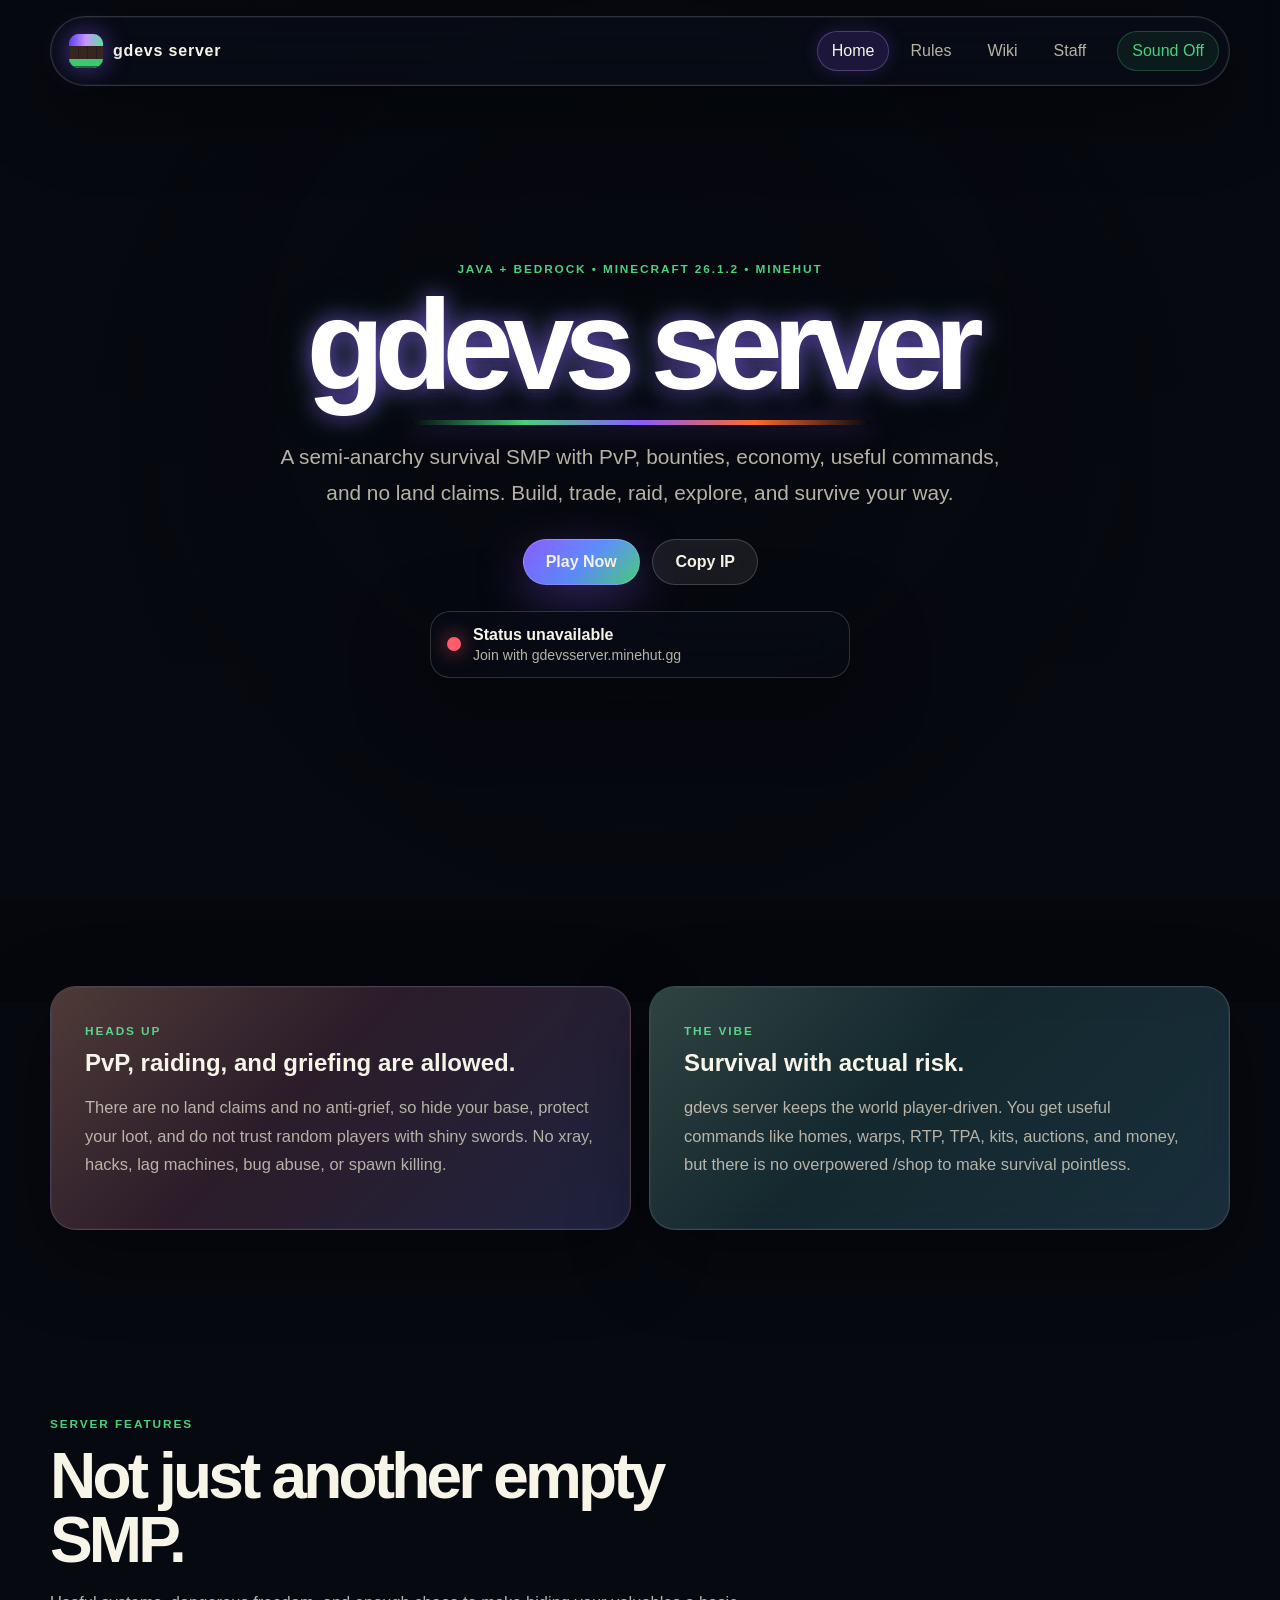
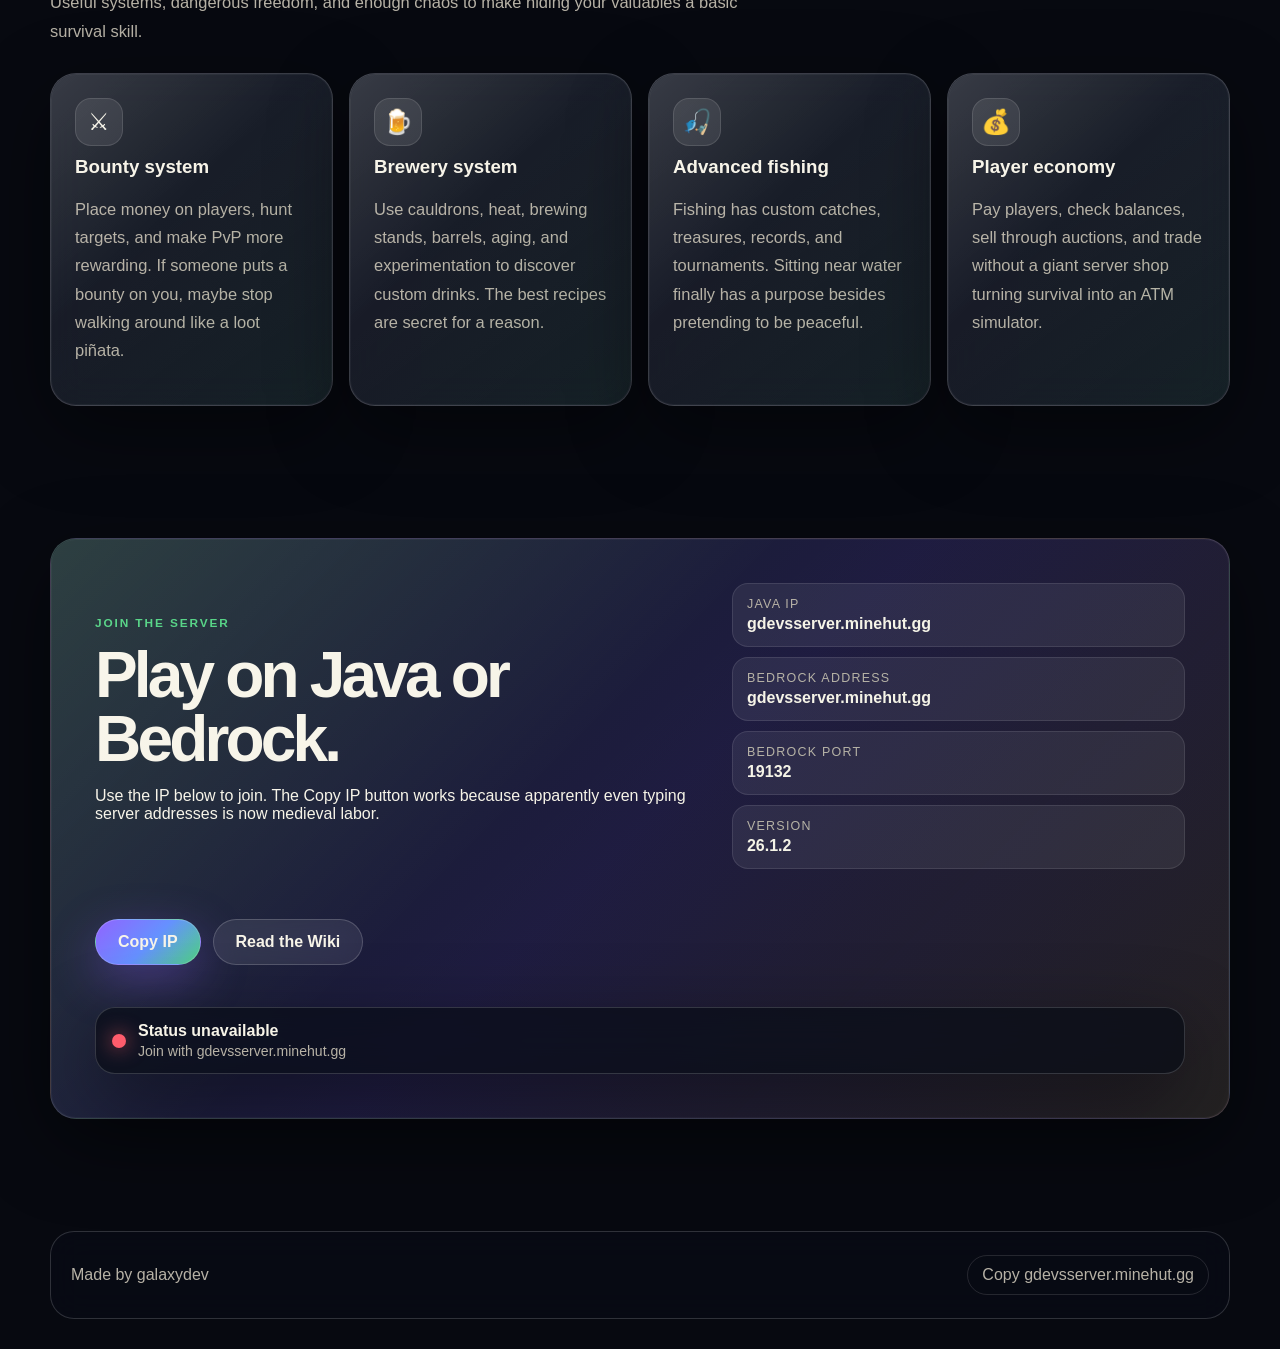
==== index.html @ 05dd550a "Add files via upload" ====
<!DOCTYPE html>
<html lang="en">
<head>
  <meta charset="UTF-8" />
  <meta name="viewport" content="width=device-width, initial-scale=1.0" />
  <meta name="description" content="gdevs server is a semi-anarchy survival SMP with PvP, bounties, economy, Brewery, advanced fishing, and Java + Bedrock support." />
  <title>gdevs server | Semi-Anarchy Survival SMP</title>
  <link rel="icon" href="assets/favicon.svg" type="image/svg+xml" />
  <link rel="stylesheet" href="style.css" />
</head>
<body class="home-page">
  <div class="panorama-scene" aria-hidden="true">
    <div class="panorama-center">
      <div class="skybox">
        <div class="sky-face sky-front"></div>
        <div class="sky-face sky-right"></div>
        <div class="sky-face sky-back"></div>
        <div class="sky-face sky-left"></div>
        <div class="sky-face sky-top"></div>
        <div class="sky-face sky-bottom"></div>
      </div>
    </div>
  </div>
  <div class="site-overlay"></div>

  <header class="nav-shell">
    <a class="brand" href="index.html" aria-label="gdevs server home" data-sound>
      <span class="brand-mark" aria-hidden="true"><span></span></span>
      <span class="brand-text">gdevs server</span>
    </a>
    <button class="nav-toggle" aria-label="Open navigation" data-nav-toggle data-sound>
      <span></span><span></span><span></span>
    </button>
    <nav class="nav-links" data-nav-menu>
      <a class="active" href="index.html" data-sound>Home</a>
      <a href="rules.html" data-sound>Rules</a>
      <a href="docs.html" data-sound>Wiki</a>
      <a href="staff.html" data-sound>Staff</a>
    </nav>
    <button class="sound-toggle" type="button" data-audio-toggle data-sound>Sound Off</button>
  </header>

  <main>
    <section class="hero section-pad">
      <div class="hero-inner">
        <p class="eyebrow">Java + Bedrock • Minecraft 26.1.2 • Minehut</p>
        <h1 class="logo-title">gdevs server</h1>
        <p class="hero-copy">A semi-anarchy survival SMP with PvP, bounties, economy, useful commands, and no land claims. Build, trade, raid, explore, and survive your way.</p>
        <div class="hero-actions">
          <a class="btn btn-primary" href="#join" data-sound>Play Now</a>
          <button class="btn btn-secondary" type="button" data-copy-ip data-sound>Copy IP</button>
        </div>
        <div class="quick-status server-status-card" data-status-card>
          <div class="status-dot" data-status-dot></div>
          <div>
            <strong data-status-title>Checking server...</strong>
            <span data-status-detail>gdevsserver.minehut.gg</span>
          </div>
        </div>
      </div>
    </section>

    <section class="section-pad home-grid-section">
      <div class="content-grid two-col">
        <article class="panel warning-panel">
          <span class="panel-kicker">Heads up</span>
          <h2>PvP, raiding, and griefing are allowed.</h2>
          <p>There are no land claims and no anti-grief, so hide your base, protect your loot, and do not trust random players with shiny swords. No xray, hacks, lag machines, bug abuse, or spawn killing.</p>
        </article>
        <article class="panel glass-panel">
          <span class="panel-kicker">The vibe</span>
          <h2>Survival with actual risk.</h2>
          <p>gdevs server keeps the world player-driven. You get useful commands like homes, warps, RTP, TPA, kits, auctions, and money, but there is no overpowered /shop to make survival pointless.</p>
        </article>
      </div>
    </section>

    <section class="section-pad" id="features">
      <div class="section-heading">
        <span class="eyebrow">Server features</span>
        <h2>Not just another empty SMP.</h2>
        <p>Useful systems, dangerous freedom, and enough chaos to make hiding your valuables a basic survival skill.</p>
      </div>
      <div class="feature-grid">
        <article class="feature-card">
          <span class="feature-icon">⚔</span>
          <h3>Bounty system</h3>
          <p>Place money on players, hunt targets, and make PvP more rewarding. If someone puts a bounty on you, maybe stop walking around like a loot piñata.</p>
        </article>
        <article class="feature-card">
          <span class="feature-icon">🍺</span>
          <h3>Brewery system</h3>
          <p>Use cauldrons, heat, brewing stands, barrels, aging, and experimentation to discover custom drinks. The best recipes are secret for a reason.</p>
        </article>
        <article class="feature-card">
          <span class="feature-icon">🎣</span>
          <h3>Advanced fishing</h3>
          <p>Fishing has custom catches, treasures, records, and tournaments. Sitting near water finally has a purpose besides pretending to be peaceful.</p>
        </article>
        <article class="feature-card">
          <span class="feature-icon">💰</span>
          <h3>Player economy</h3>
          <p>Pay players, check balances, sell through auctions, and trade without a giant server shop turning survival into an ATM simulator.</p>
        </article>
      </div>
    </section>

    <section class="section-pad join-section" id="join">
      <div class="join-card">
        <div>
          <span class="eyebrow">Join the server</span>
          <h2>Play on Java or Bedrock.</h2>
          <p>Use the IP below to join. The Copy IP button works because apparently even typing server addresses is now medieval labor.</p>
        </div>
        <div class="join-info">
          <div class="join-line"><span>Java IP</span><strong>gdevsserver.minehut.gg</strong></div>
          <div class="join-line"><span>Bedrock address</span><strong>gdevsserver.minehut.gg</strong></div>
          <div class="join-line"><span>Bedrock port</span><strong>19132</strong></div>
          <div class="join-line"><span>Version</span><strong>26.1.2</strong></div>
        </div>
        <div class="join-actions">
          <button class="btn btn-primary" type="button" data-copy-ip data-sound>Copy IP</button>
          <a class="btn btn-secondary" href="docs.html" data-sound>Read the Wiki</a>
        </div>
        <div class="server-status-card status-wide" data-status-card>
          <div class="status-dot" data-status-dot></div>
          <div>
            <strong data-status-title>Checking server...</strong>
            <span data-status-detail>Live status updates every few minutes.</span>
          </div>
        </div>
      </div>
    </section>
  </main>

  <footer class="site-footer">
    <p>Made by galaxydev</p>
    <button type="button" class="footer-copy" data-copy-ip data-sound>Copy gdevsserver.minehut.gg</button>
  </footer>

  <div class="toast" data-toast>Copied IP.</div>
  <script src="script.js"></script>
</body>
</html>
---- style.css ----
:root {
  --bg: #070910;
  --bg-2: #0d1324;
  --panel: rgba(13, 18, 32, 0.74);
  --panel-strong: rgba(11, 16, 30, 0.88);
  --text: #f7f4e8;
  --muted: #b7b2a6;
  --purple: #8b5cff;
  --purple-2: #c99bff;
  --green: #49d17d;
  --grass: #2aad55;
  --gold: #f6bd4b;
  --lava: #ff6a2a;
  --red: #ff5c6c;
  --blue: #65c7ff;
  --border: rgba(255, 255, 255, 0.16);
  --shadow: 0 24px 80px rgba(0, 0, 0, 0.44);
  --radius: 26px;
  --sky-size: 140vmax;
  --sky-half: 70vmax;
}

* { box-sizing: border-box; }
html { scroll-behavior: smooth; }
body {
  margin: 0;
  min-height: 100vh;
  color: var(--text);
  font-family: Verdana, Geneva, Tahoma, sans-serif;
  background: var(--bg);
  overflow-x: hidden;
}
body::selection { background: rgba(139, 92, 255, 0.45); }
a { color: inherit; text-decoration: none; }
button, a { -webkit-tap-highlight-color: transparent; }
button { font: inherit; }

.page-bg {
  position: fixed;
  inset: 0;
  z-index: -4;
  background:
    radial-gradient(circle at 18% 16%, rgba(139, 92, 255, 0.30), transparent 30%),
    radial-gradient(circle at 84% 18%, rgba(255, 106, 42, 0.22), transparent 28%),
    radial-gradient(circle at 24% 84%, rgba(73, 209, 125, 0.18), transparent 25%),
    linear-gradient(140deg, #060810 0%, #111827 52%, #140b1e 100%);
}
.page-bg::after {
  content: "";
  position: absolute;
  inset: 0;
  opacity: 0.24;
  background-image:
    linear-gradient(rgba(255,255,255,.045) 1px, transparent 1px),
    linear-gradient(90deg, rgba(255,255,255,.045) 1px, transparent 1px);
  background-size: 64px 64px;
  mask-image: radial-gradient(circle at center, black, transparent 75%);
}

.panorama-scene {
  position: fixed;
  inset: -8vmax;
  z-index: -5;
  overflow: hidden;
  perspective: 1200px;
  background: #05070d;
}
.panorama-scene.dim { filter: saturate(.88) brightness(.8); }
.panorama-center {
  position: absolute;
  top: 50%;
  left: 50%;
  transform: translate(-50%, -50%) rotateX(-6deg);
  transform-style: preserve-3d;
}
.skybox {
  position: relative;
  width: var(--sky-size);
  height: var(--sky-size);
  transform-style: preserve-3d;
  animation: skySpin 76s linear infinite;
}
.skybox.slow { animation-duration: 110s; }
.sky-face {
  position: absolute;
  inset: 0;
  background-size: cover;
  background-position: center;
  backface-visibility: hidden;
  image-rendering: auto;
  filter: saturate(1.08) contrast(1.08);
}
.sky-front { background-image: url("assets/panorama_0.png"); transform: translateZ(var(--sky-half)); }
.sky-right { background-image: url("assets/panorama_1.png"); transform: rotateY(90deg) translateZ(var(--sky-half)); }
.sky-back { background-image: url("assets/panorama_2.png"); transform: rotateY(180deg) translateZ(var(--sky-half)); }
.sky-left { background-image: url("assets/panorama_3.png"); transform: rotateY(-90deg) translateZ(var(--sky-half)); }
.sky-top { background-image: url("assets/panorama_4.png"); transform: rotateX(90deg) translateZ(var(--sky-half)); }
.sky-bottom { background-image: url("assets/panorama_5.png"); transform: rotateX(-90deg) translateZ(var(--sky-half)); }
@keyframes skySpin {
  from { transform: rotateY(0deg); }
  to { transform: rotateY(-360deg); }
}
.site-overlay {
  position: fixed;
  inset: 0;
  z-index: -3;
  pointer-events: none;
  background:
    radial-gradient(circle at center, rgba(7, 9, 16, 0.12), rgba(7, 9, 16, 0.90) 72%),
    linear-gradient(to bottom, rgba(7,9,16,.45), rgba(7,9,16,.82));
}
.site-overlay.heavy { background: rgba(5, 7, 13, .82); }

.nav-shell {
  position: sticky;
  top: 16px;
  z-index: 50;
  width: min(1180px, calc(100% - 28px));
  margin: 16px auto 0;
  padding: 10px;
  display: flex;
  align-items: center;
  gap: 12px;
  border: 1px solid var(--border);
  border-radius: 999px;
  background: rgba(9, 13, 24, 0.72);
  backdrop-filter: blur(18px);
  box-shadow: var(--shadow), inset 0 0 0 1px rgba(255,255,255,.05);
}
.brand {
  display: inline-flex;
  align-items: center;
  gap: 10px;
  padding: 7px 14px 7px 8px;
  border-radius: 999px;
  min-width: max-content;
}
.brand-mark {
  width: 34px;
  height: 34px;
  border-radius: 10px;
  position: relative;
  overflow: hidden;
  background: linear-gradient(145deg, var(--purple), var(--green));
  box-shadow: 0 0 24px rgba(139, 92, 255, .55);
}
.brand-mark::before,
.brand-mark::after,
.brand-mark span {
  content: "";
  position: absolute;
  left: 0;
  right: 0;
}
.brand-mark::before { top: 0; height: 12px; background: linear-gradient(90deg, #5d3dff, #c896ff, #5ce09a); }
.brand-mark::after { bottom: 0; height: 9px; background: #3ec76e; box-shadow: 0 -2px 0 #1b6b39 inset; }
.brand-mark span { top: 12px; bottom: 9px; background: #36261f; background-image: linear-gradient(90deg, rgba(0,0,0,.24) 1px, transparent 1px); background-size: 9px 100%; }
.brand-text {
  font-weight: 900;
  letter-spacing: .05em;
  text-transform: lowercase;
}
.nav-links {
  margin-left: auto;
  display: flex;
  align-items: center;
  gap: 6px;
}
.nav-links a,
.sound-toggle,
.footer-copy,
.nav-toggle {
  border: 1px solid transparent;
  color: var(--muted);
  background: transparent;
  border-radius: 999px;
  cursor: pointer;
  transition: transform .18s ease, color .18s ease, background .18s ease, border-color .18s ease, box-shadow .18s ease;
}
.nav-links a { padding: 10px 14px; }
.nav-links a:hover,
.nav-links a.active,
.sound-toggle:hover,
.footer-copy:hover {
  color: var(--text);
  background: rgba(139, 92, 255, .16);
  border-color: rgba(201, 155, 255, .28);
  box-shadow: 0 0 18px rgba(139, 92, 255, .20);
}
.nav-links a:active,
.sound-toggle:active,
.btn:active,
.footer-copy:active { transform: translateY(2px); }
.sound-toggle {
  padding: 10px 14px;
  margin-left: 4px;
  color: var(--green);
  border-color: rgba(73, 209, 125, .26);
  background: rgba(73, 209, 125, .08);
}
.nav-toggle {
  display: none;
  width: 42px;
  height: 42px;
  justify-content: center;
  align-items: center;
  flex-direction: column;
  gap: 5px;
  margin-left: auto;
}
.nav-toggle span { width: 19px; height: 2px; background: var(--text); border-radius: 4px; }

.section-pad {
  width: min(1180px, calc(100% - 28px));
  margin: 0 auto;
  padding: 92px 0;
}
.hero {
  min-height: calc(100vh - 92px);
  display: grid;
  place-items: center;
  text-align: center;
  padding-top: 40px;
}
.hero-inner { max-width: 900px; }
.eyebrow,
.panel-kicker,
.rank-label {
  color: var(--green);
  text-transform: uppercase;
  letter-spacing: .16em;
  font-size: .74rem;
  font-weight: 900;
}
.logo-title,
.page-hero h1,
.lost-card h1 {
  margin: 14px 0;
  font-size: clamp(3.1rem, 10vw, 8.5rem);
  line-height: .86;
  letter-spacing: -.08em;
  text-transform: lowercase;
}
.logo-title {
  color: #fff;
  text-shadow:
    0 0 22px rgba(139, 92, 255, .74),
    0 0 46px rgba(73, 209, 125, .22),
    0 6px 0 rgba(0,0,0,.55);
  position: relative;
}
.logo-title::after {
  content: "";
  display: block;
  height: 5px;
  width: min(460px, 72%);
  margin: 20px auto 0;
  border-radius: 999px;
  background: linear-gradient(90deg, transparent, var(--green), var(--purple), var(--lava), transparent);
  box-shadow: 0 0 28px rgba(139, 92, 255, .60);
}
.hero-copy,
.page-hero p,
.section-heading p,
.panel p,
.feature-card p,
.doc-section p,
.staff-card p,
.lost-card p {
  color: var(--muted);
  font-size: 1.03rem;
  line-height: 1.72;
}
.hero-copy { max-width: 720px; margin: 0 auto 28px; font-size: clamp(1.05rem, 2vw, 1.3rem); }
.hero-actions,
.join-actions {
  display: flex;
  flex-wrap: wrap;
  justify-content: center;
  gap: 12px;
  margin: 26px 0;
}
.hero-actions.centered { justify-content: center; }
.btn {
  border: 1px solid rgba(255,255,255,.18);
  border-radius: 999px;
  padding: 13px 22px;
  color: var(--text);
  cursor: pointer;
  font-weight: 900;
  display: inline-flex;
  align-items: center;
  justify-content: center;
  gap: 10px;
  transition: transform .18s ease, box-shadow .18s ease, background .18s ease, border-color .18s ease;
}
.btn-primary {
  background: linear-gradient(135deg, var(--purple), #5f8dff 52%, var(--green));
  box-shadow: 0 16px 48px rgba(139, 92, 255, .36);
}
.btn-secondary {
  background: rgba(255,255,255,.08);
  backdrop-filter: blur(14px);
}
.btn:hover {
  transform: translateY(-2px);
  box-shadow: 0 18px 54px rgba(73, 209, 125, .20), 0 0 36px rgba(139, 92, 255, .28);
  border-color: rgba(255,255,255,.34);
}
.quick-status,
.server-status-card {
  display: flex;
  align-items: center;
  gap: 12px;
  padding: 14px 16px;
  border-radius: 20px;
  border: 1px solid var(--border);
  background: rgba(8, 12, 22, .72);
  backdrop-filter: blur(18px);
  box-shadow: var(--shadow);
  width: min(420px, 100%);
  margin: 18px auto 0;
  text-align: left;
}
.status-wide { width: 100%; margin-top: 18px; }
.status-dot {
  width: 14px;
  height: 14px;
  flex: 0 0 14px;
  border-radius: 50%;
  background: var(--gold);
  box-shadow: 0 0 20px rgba(246,189,75,.75);
}
.status-dot.online { background: var(--green); box-shadow: 0 0 20px rgba(73,209,125,.88); }
.status-dot.offline { background: var(--red); box-shadow: 0 0 20px rgba(255,92,108,.80); }
.server-status-card strong { display: block; }
.server-status-card span { display: block; color: var(--muted); font-size: .88rem; margin-top: 3px; }

.content-grid { display: grid; gap: 18px; }
.two-col { grid-template-columns: repeat(2, minmax(0, 1fr)); }
.panel,
.feature-card,
.join-card,
.staff-card,
.lost-card {
  border: 1px solid var(--border);
  border-radius: var(--radius);
  background: var(--panel);
  backdrop-filter: blur(18px);
  box-shadow: var(--shadow), inset 0 0 0 1px rgba(255,255,255,.04);
}
.panel { padding: clamp(22px, 4vw, 34px); }
.panel h2,
.feature-card h3,
.doc-section h2,
.mini-guide h3,
.staff-card h2 { margin: 10px 0; }
.warning-panel { background: linear-gradient(135deg, rgba(255, 106, 42, .18), rgba(139, 92, 255, .14)), var(--panel); }
.glass-panel { background: linear-gradient(135deg, rgba(73, 209, 125, .14), rgba(101, 199, 255, .12)), var(--panel); }
.section-heading { max-width: 720px; margin-bottom: 28px; }
.section-heading h2,
.join-card h2,
.page-hero h1 { font-size: clamp(2.2rem, 5vw, 4.2rem); line-height: 1; margin: 12px 0; letter-spacing: -.06em; }
.feature-grid {
  display: grid;
  grid-template-columns: repeat(4, minmax(0, 1fr));
  gap: 16px;
}
.feature-card {
  padding: 24px;
  position: relative;
  overflow: hidden;
  background: linear-gradient(145deg, rgba(255,255,255,.08), rgba(255,255,255,.03)), var(--panel);
}
.feature-card::before,
.staff-card::before,
.join-card::before,
.panel::before {
  content: "";
  position: absolute;
  inset: 0;
  pointer-events: none;
  border-radius: inherit;
  background: linear-gradient(135deg, rgba(255,255,255,.16), transparent 42%, rgba(73,209,125,.07));
  opacity: .75;
}
.feature-icon {
  width: 48px;
  height: 48px;
  border-radius: 16px;
  display: grid;
  place-items: center;
  background: rgba(255,255,255,.09);
  border: 1px solid rgba(255,255,255,.12);
  font-size: 1.5rem;
}
.join-section { padding-top: 40px; }
.join-card {
  position: relative;
  padding: clamp(24px, 5vw, 44px);
  display: grid;
  grid-template-columns: 1.15fr .85fr;
  gap: 24px;
  align-items: center;
  background: linear-gradient(135deg, rgba(73, 209, 125, .12), rgba(139, 92, 255, .16), rgba(255, 106, 42, .10)), var(--panel-strong);
}
.join-info {
  display: grid;
  gap: 10px;
}
.join-line {
  padding: 13px 14px;
  border-radius: 16px;
  background: rgba(255,255,255,.07);
  border: 1px solid rgba(255,255,255,.10);
}
.join-line span { display: block; color: var(--muted); font-size: .78rem; text-transform: uppercase; letter-spacing: .10em; }
.join-line strong { display: block; margin-top: 4px; font-size: 1rem; word-break: break-word; }
.join-actions { grid-column: 1 / -1; justify-content: flex-start; margin-bottom: 0; }
.join-card .status-wide { grid-column: 1 / -1; }

.page-main { padding-top: 70px; }
.page-hero.compact { max-width: 850px; margin-bottom: 28px; }
.rules-board { position: relative; margin-bottom: 22px; }
.rule-list {
  padding: 0;
  margin: 0;
  display: grid;
  gap: 12px;
  counter-reset: rules;
}
.rule-list li {
  list-style: none;
  display: grid;
  grid-template-columns: 54px 1fr;
  gap: 14px;
  align-items: start;
  padding: 16px;
  border: 1px solid rgba(255,255,255,.10);
  border-radius: 18px;
  background: rgba(255,255,255,.055);
  position: relative;
}
.rule-list li::before {
  counter-increment: rules;
  content: counter(rules);
  width: 38px;
  height: 38px;
  display: grid;
  place-items: center;
  border-radius: 12px;
  background: linear-gradient(135deg, var(--purple), var(--green));
  font-weight: 900;
}
.rule-list strong { display: block; margin-bottom: 4px; }
.rule-list span { color: var(--muted); line-height: 1.55; }

.docs-layout {
  display: grid;
  grid-template-columns: 270px 1fr;
  gap: 20px;
  align-items: start;
}
.docs-layout .page-hero { grid-column: 1 / -1; }
.wiki-toc {
  position: sticky;
  top: 98px;
  display: grid;
  gap: 8px;
}
.wiki-toc h2 { margin: 0 0 10px; }
.wiki-toc a {
  padding: 11px 13px;
  border-radius: 14px;
  color: var(--muted);
  background: rgba(255,255,255,.045);
  border: 1px solid rgba(255,255,255,.08);
}
.wiki-toc a:hover { color: var(--text); border-color: rgba(139,92,255,.34); background: rgba(139,92,255,.14); }
.wiki-content { display: grid; gap: 20px; }
.doc-section { position: relative; scroll-margin-top: 120px; }
.command-table,
.time-table {
  display: grid;
  gap: 8px;
  margin-top: 18px;
}
.command-table div,
.time-table div {
  display: grid;
  grid-template-columns: 220px 1fr;
  gap: 14px;
  align-items: center;
  padding: 12px 14px;
  border-radius: 14px;
  background: rgba(255,255,255,.06);
  border: 1px solid rgba(255,255,255,.09);
}
.command-table code {
  color: var(--green);
  font-family: Consolas, Monaco, 'Courier New', monospace;
  font-weight: 900;
}
.command-table span,
.time-table span { color: var(--muted); }
.compact-table div { grid-template-columns: 260px 1fr; }
.guide-grid {
  display: grid;
  grid-template-columns: repeat(2, minmax(0, 1fr));
  gap: 12px;
  margin: 20px 0;
}
.guide-grid.three { grid-template-columns: repeat(3, minmax(0, 1fr)); }
.mini-guide {
  padding: 17px;
  border-radius: 18px;
  background: rgba(255,255,255,.055);
  border: 1px solid rgba(255,255,255,.09);
}
.mini-guide h3 { color: var(--text); }
.mini-guide p { margin-bottom: 0; font-size: .95rem; }
.tips-list { color: var(--muted); line-height: 1.8; }
.recipe-hints {
  margin-top: 18px;
  padding: 18px;
  border-radius: 18px;
  border: 1px solid rgba(73,209,125,.18);
  background: rgba(73,209,125,.08);
}

.staff-grid {
  display: grid;
  grid-template-columns: repeat(3, minmax(0, 1fr));
  gap: 18px;
}
.staff-card {
  position: relative;
  padding: 28px;
  overflow: hidden;
}
.player-head {
  width: 92px;
  height: 92px;
  border-radius: 24px;
  margin: 20px 0;
  position: relative;
  overflow: hidden;
  border: 2px solid rgba(255,255,255,.16);
  box-shadow: 0 18px 42px rgba(0,0,0,.32);
  image-rendering: pixelated;
}
.player-head::before,
.player-head::after,
.player-head span::before,
.player-head span::after {
  content: "";
  position: absolute;
}
.css-head { background: linear-gradient(#d7a57d 0 56%, #2a1a12 56% 100%); }
.css-head::before { left: 18px; top: 34px; width: 14px; height: 10px; background: #1a1f35; box-shadow: 42px 0 #1a1f35; }
.css-head::after { left: 35px; top: 58px; width: 23px; height: 8px; background: #8a4b42; }
.frost-head { background: linear-gradient(#c9f4ff 0 36%, #8fd8ff 36% 58%, #111827 58% 100%); }
.frost-head::before { left: 16px; top: 36px; width: 15px; height: 10px; background: #0b1020; box-shadow: 44px 0 #0b1020; }
.frost-head::after { left: 34px; top: 58px; width: 24px; height: 7px; background: #38627b; }
.empty-head { background: linear-gradient(135deg, rgba(139,92,255,.4), rgba(73,209,125,.35)); }
.empty-head::before { inset: 14px; border-radius: 14px; border: 2px dashed rgba(255,255,255,.42); }
.empty-head::after { content: "?"; inset: 0; display: grid; place-items: center; font-size: 3rem; font-weight: 900; }

.lost-card-wrap {
  min-height: 100vh;
  width: min(860px, calc(100% - 28px));
  margin: 0 auto;
  display: grid;
  place-items: center;
  text-align: center;
}
.lost-card { padding: clamp(28px, 6vw, 56px); background: rgba(8, 12, 22, .78); }
.lost-card h1 { font-size: clamp(3rem, 8vw, 7.2rem); }
.small-note { font-size: .94rem; color: var(--muted); }

.site-footer {
  width: min(1180px, calc(100% - 28px));
  margin: 20px auto 30px;
  padding: 18px 20px;
  border: 1px solid var(--border);
  border-radius: 24px;
  background: rgba(8, 12, 22, .66);
  backdrop-filter: blur(16px);
  display: flex;
  justify-content: space-between;
  align-items: center;
  gap: 14px;
  color: var(--muted);
}
.footer-copy { padding: 10px 14px; border-color: rgba(255,255,255,.12); }
.toast {
  position: fixed;
  left: 50%;
  bottom: 24px;
  transform: translate(-50%, 30px);
  opacity: 0;
  pointer-events: none;
  padding: 12px 16px;
  border: 1px solid rgba(73,209,125,.34);
  border-radius: 999px;
  background: rgba(10, 15, 27, .92);
  color: var(--text);
  box-shadow: var(--shadow);
  transition: transform .25s ease, opacity .25s ease;
  z-index: 200;
}
.toast.show { opacity: 1; transform: translate(-50%, 0); }

@media (max-width: 980px) {
  .feature-grid { grid-template-columns: repeat(2, minmax(0, 1fr)); }
  .join-card { grid-template-columns: 1fr; }
  .docs-layout { grid-template-columns: 1fr; }
  .wiki-toc { position: static; }
  .guide-grid.three { grid-template-columns: repeat(2, minmax(0, 1fr)); }
  .staff-grid { grid-template-columns: 1fr; }
}
@media (max-width: 760px) {
  .nav-shell { border-radius: 26px; flex-wrap: wrap; }
  .nav-toggle { display: flex; }
  .sound-toggle { order: 3; margin-left: 0; }
  .nav-links {
    order: 4;
    width: 100%;
    display: none;
    flex-direction: column;
    align-items: stretch;
    padding: 8px;
    margin-left: 0;
  }
  .nav-links.open { display: flex; }
  .nav-links a { text-align: center; }
  .two-col,
  .feature-grid,
  .guide-grid,
  .guide-grid.three { grid-template-columns: 1fr; }
  .section-pad { padding: 68px 0; }
  .hero { min-height: 88vh; }
  .logo-title { font-size: clamp(3rem, 18vw, 5rem); }
  .command-table div,
  .compact-table div,
  .time-table div { grid-template-columns: 1fr; gap: 6px; }
  .rule-list li { grid-template-columns: 1fr; }
  .site-footer { flex-direction: column; text-align: center; }
}

@media (prefers-reduced-motion: reduce) {
  html { scroll-behavior: auto; }
  *, *::before, *::after { animation-duration: .001ms !important; animation-iteration-count: 1 !important; transition-duration: .001ms !important; }
}
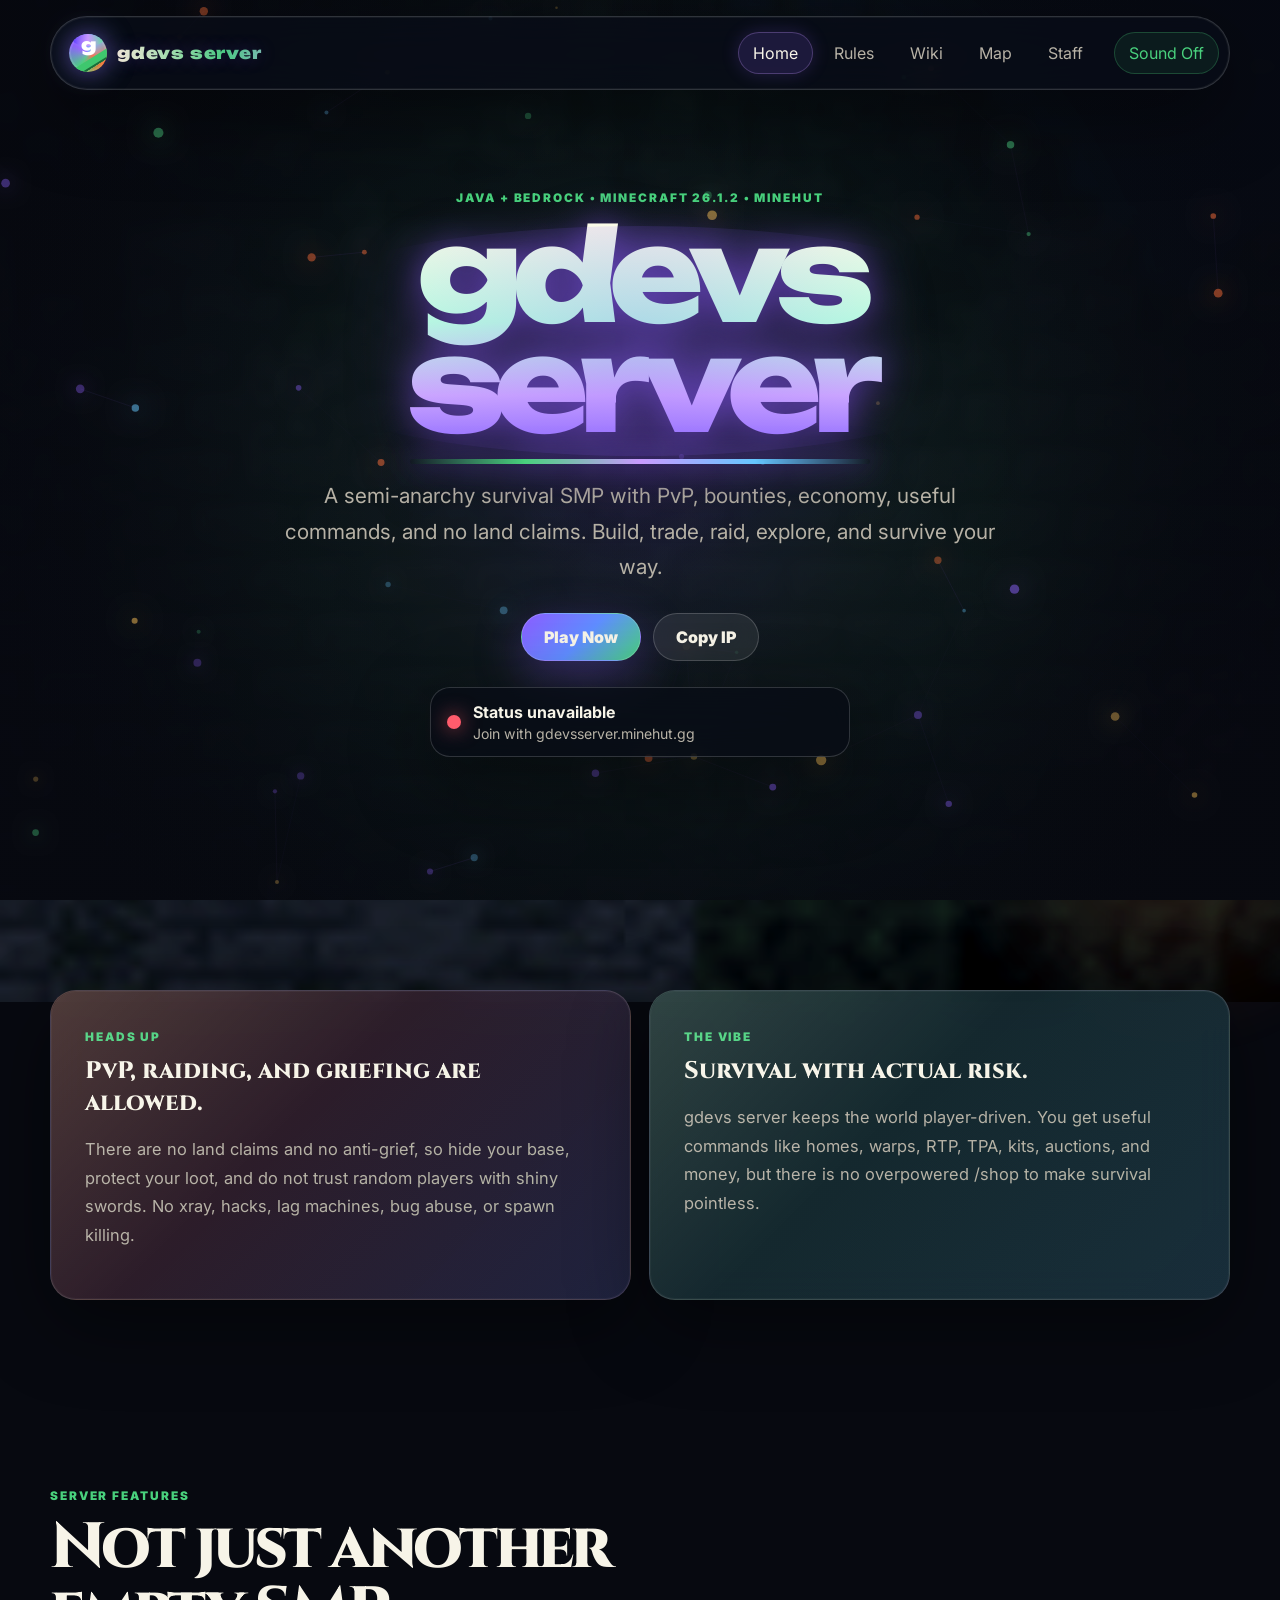
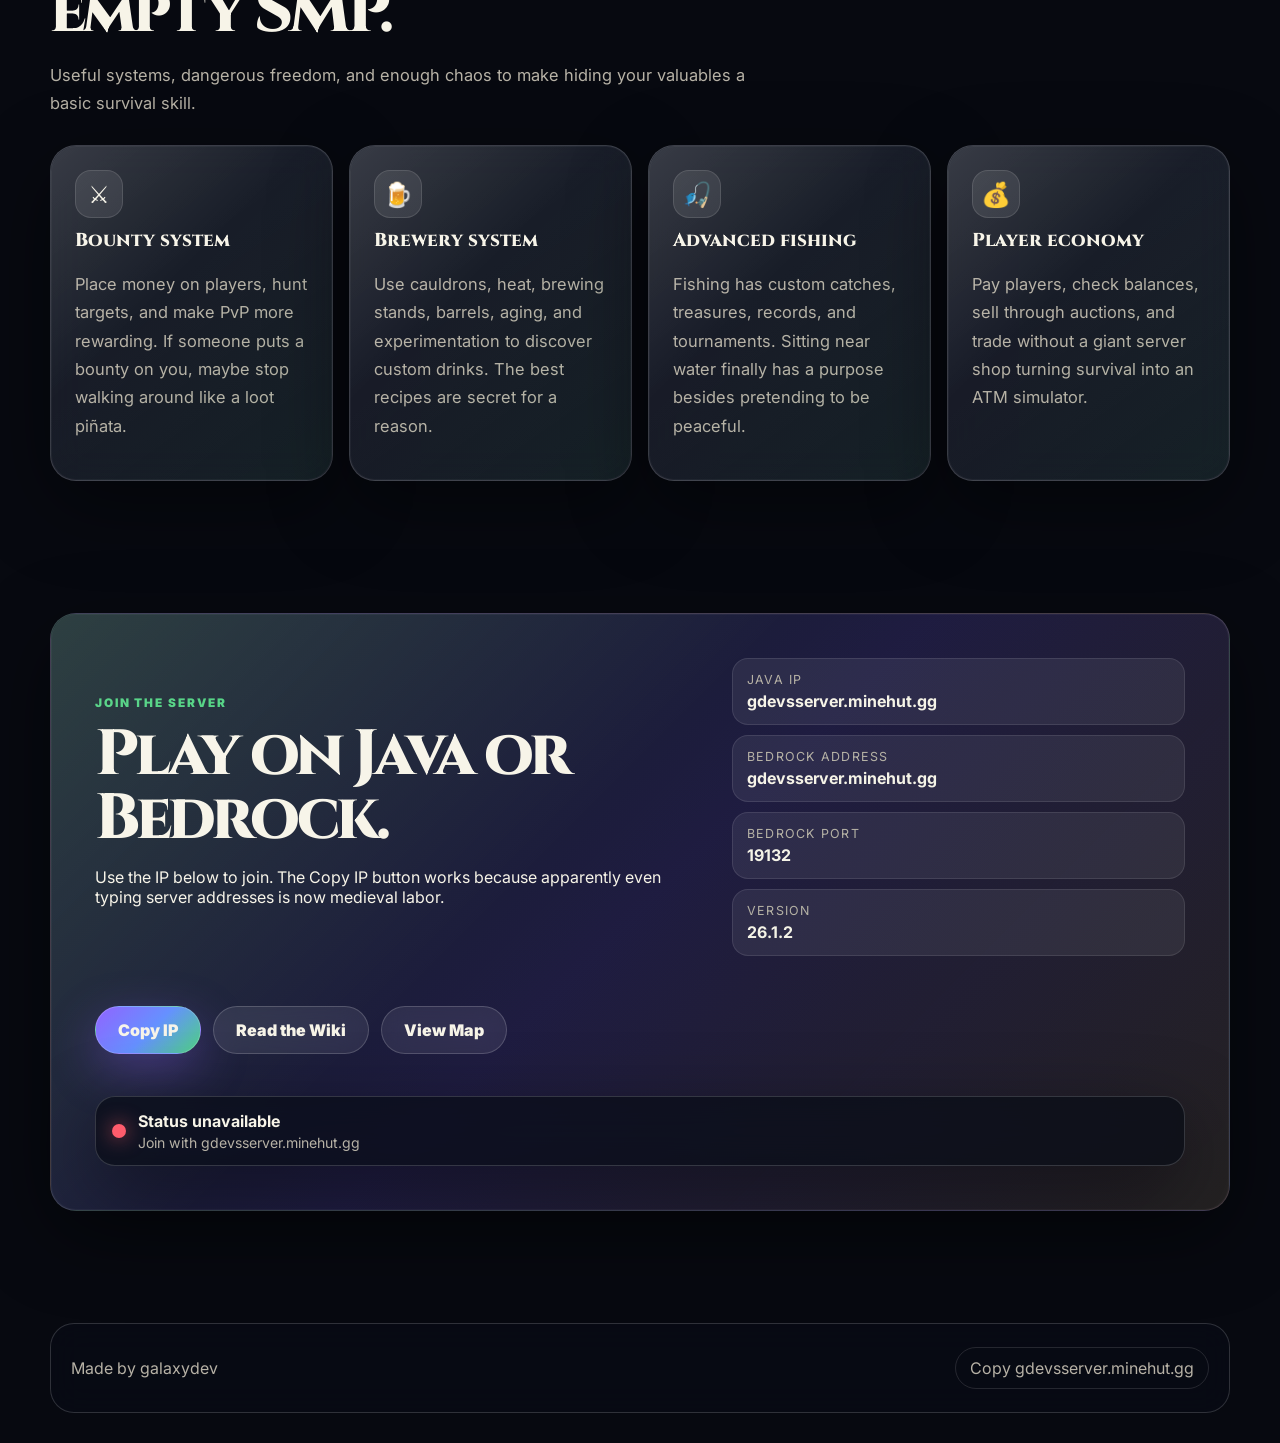
==== commit 16892b82: "Add files via upload" ====
--- a/index.html
+++ b/index.html
@@ -35,6 +35,7 @@
       <a class="active" href="index.html" data-sound>Home</a>
       <a href="rules.html" data-sound>Rules</a>
       <a href="docs.html" data-sound>Wiki</a>
+      <a href="map.html" data-sound>Map</a>
       <a href="staff.html" data-sound>Staff</a>
     </nav>
     <button class="sound-toggle" type="button" data-audio-toggle data-sound>Sound Off</button>
@@ -121,6 +122,7 @@
         <div class="join-actions">
           <button class="btn btn-primary" type="button" data-copy-ip data-sound>Copy IP</button>
           <a class="btn btn-secondary" href="docs.html" data-sound>Read the Wiki</a>
+          <a class="btn btn-secondary" href="map.html" data-sound>View Map</a>
         </div>
         <div class="server-status-card status-wide" data-status-card>
           <div class="status-dot" data-status-dot></div>
--- a/style.css
+++ b/style.css
@@ -1,3 +1,5 @@
+@import url('https://fonts.googleapis.com/css2?family=Cinzel:wght@600;700;800;900&family=Inter:wght@400;500;600;700;800;900&family=JetBrains+Mono:wght@500;700;800&family=Unbounded:wght@600;700;800;900&display=swap');
+
 :root {
   --bg: #070910;
   --bg-2: #0d1324;
@@ -26,7 +28,7 @@
   margin: 0;
   min-height: 100vh;
   color: var(--text);
-  font-family: Verdana, Geneva, Tahoma, sans-serif;
+  font-family: 'Inter', system-ui, -apple-system, BlinkMacSystemFont, 'Segoe UI', sans-serif;
   background: var(--bg);
   overflow-x: hidden;
 }
@@ -136,21 +138,53 @@
   min-width: max-content;
 }
 .brand-mark {
-  width: 34px;
-  height: 34px;
-  border-radius: 10px;
+  width: 38px;
+  height: 38px;
+  border-radius: 50%;
   position: relative;
   overflow: hidden;
-  background: linear-gradient(145deg, var(--purple), var(--green));
-  box-shadow: 0 0 24px rgba(139, 92, 255, .55);
-}
-.brand-mark::before,
-.brand-mark::after,
-.brand-mark span {
+  display: grid;
+  place-items: center;
+  isolation: isolate;
+  background:
+    radial-gradient(circle at 32% 26%, rgba(255,255,255,.95), transparent 0 8%, transparent 9%),
+    conic-gradient(from 210deg, var(--green), var(--purple), var(--blue), var(--lava), var(--green));
+  box-shadow:
+    0 0 0 2px rgba(255,255,255,.10) inset,
+    0 0 26px rgba(139, 92, 255, .56),
+    0 0 36px rgba(73, 209, 125, .18);
+}
+.brand-mark::before {
+  content: "g";
+  position: absolute;
+  inset: 4px;
+  display: grid;
+  place-items: center;
+  border-radius: 50%;
+  background: rgba(6, 8, 15, .88);
+  color: #ffffff;
+  font-family: 'Unbounded', 'Inter', system-ui, sans-serif;
+  font-size: 1.16rem;
+  font-weight: 900;
+  letter-spacing: -.08em;
+  text-shadow: 0 0 14px rgba(201, 155, 255, .95);
+  z-index: 2;
+}
+.brand-mark::after {
   content: "";
   position: absolute;
-  left: 0;
-  right: 0;
+  width: 160%;
+  height: 46%;
+  transform: rotate(-32deg) translateY(-2px);
+  background: linear-gradient(90deg, transparent, rgba(255,255,255,.44), transparent);
+  animation: logoSweep 3.8s ease-in-out infinite;
+  z-index: 3;
+}
+.brand-mark span { display: none; }
+@keyframes logoSweep {
+  0%, 45% { transform: rotate(-32deg) translateX(-120%); opacity: 0; }
+  62% { opacity: .9; }
+  100% { transform: rotate(-32deg) translateX(120%); opacity: 0; }
 }
 .brand-mark::before { top: 0; height: 12px; background: linear-gradient(90deg, #5d3dff, #c896ff, #5ce09a); }
 .brand-mark::after { bottom: 0; height: 9px; background: #3ec76e; box-shadow: 0 -2px 0 #1b6b39 inset; }
@@ -498,7 +532,7 @@
 }
 .command-table code {
   color: var(--green);
-  font-family: Consolas, Monaco, 'Courier New', monospace;
+  font-family: 'JetBrains Mono', Consolas, Monaco, 'Courier New', monospace;
   font-weight: 900;
 }
 .command-table span,
@@ -652,3 +686,419 @@
   html { scroll-behavior: auto; }
   *, *::before, *::after { animation-duration: .001ms !important; animation-iteration-count: 1 !important; transition-duration: .001ms !important; }
 }
+
+
+/* 2026 refresh: better fonts, nicer rules, docs-style wiki, and Dynmap page */
+.brand-text,
+.logo-title {
+  font-family: 'Unbounded', 'Inter', system-ui, sans-serif;
+}
+
+h1, h2, h3,
+.page-hero h1,
+.section-heading h2,
+.join-card h2,
+.lost-card h1 {
+  font-family: 'Cinzel', Georgia, serif;
+  font-weight: 800;
+}
+
+code, kbd, .docs-table code, .small-table code {
+  font-family: 'JetBrains Mono', Consolas, Monaco, monospace;
+}
+
+kbd {
+  display: inline-block;
+  padding: 2px 7px;
+  border-radius: 7px;
+  border: 1px solid rgba(255,255,255,.18);
+  background: rgba(255,255,255,.08);
+  color: var(--text);
+  font-size: .82em;
+}
+
+.hero-card-split {
+  display: grid;
+  grid-template-columns: minmax(0, 1.15fr) minmax(280px, .55fr);
+  gap: 22px;
+  align-items: center;
+  margin-bottom: 24px;
+  position: relative;
+  overflow: hidden;
+}
+.hero-card-split h1 {
+  font-size: clamp(2.8rem, 7vw, 6.2rem);
+  line-height: .95;
+  letter-spacing: -.055em;
+  margin: 12px 0;
+}
+.rules-summary-card,
+.doc-search-card,
+.map-note-card {
+  border-radius: 22px;
+  padding: 20px;
+  border: 1px solid rgba(255,255,255,.12);
+  background: linear-gradient(145deg, rgba(139,92,255,.18), rgba(73,209,125,.10));
+}
+.rules-summary-card strong,
+.doc-search-card strong,
+.map-note-card strong {
+  display: block;
+  font-size: 1.05rem;
+  margin-bottom: 8px;
+}
+.rules-summary-card span,
+.doc-search-card span,
+.map-note-card span {
+  color: var(--muted);
+  line-height: 1.6;
+}
+
+.rules-layout {
+  display: grid;
+  grid-template-columns: repeat(3, minmax(0, 1fr));
+  gap: 18px;
+  margin-bottom: 18px;
+}
+.rule-category {
+  position: relative;
+  overflow: hidden;
+  padding: 24px;
+}
+.rule-category::after {
+  content: "";
+  position: absolute;
+  inset: auto 18px 0 18px;
+  height: 3px;
+  border-radius: 999px;
+  background: linear-gradient(90deg, var(--purple), var(--green), var(--lava));
+  opacity: .8;
+}
+.rule-category-head {
+  display: flex;
+  gap: 14px;
+  align-items: center;
+  margin-bottom: 18px;
+}
+.rule-icon {
+  width: 54px;
+  height: 54px;
+  display: grid;
+  place-items: center;
+  border-radius: 18px;
+  font-size: 1.55rem;
+  background: rgba(255,255,255,.08);
+  border: 1px solid rgba(255,255,255,.12);
+}
+.fair-play .rule-icon { box-shadow: 0 0 30px rgba(73,209,125,.18); }
+.world-rules .rule-icon { box-shadow: 0 0 30px rgba(255,106,42,.18); }
+.community-rules .rule-icon { box-shadow: 0 0 30px rgba(139,92,255,.22); }
+.nice-rules {
+  margin: 0;
+  padding: 0;
+  display: grid;
+  gap: 12px;
+  counter-reset: nice-rules;
+}
+.nice-rules li {
+  list-style: none;
+  padding: 15px;
+  border-radius: 16px;
+  background: rgba(255,255,255,.055);
+  border: 1px solid rgba(255,255,255,.09);
+}
+.nice-rules strong { display: block; margin-bottom: 6px; }
+.nice-rules span { display: block; color: var(--muted); line-height: 1.55; }
+.rules-callout {
+  position: relative;
+  overflow: hidden;
+  background: linear-gradient(135deg, rgba(73,209,125,.14), rgba(139,92,255,.16), rgba(255,106,42,.10)), var(--panel-strong);
+}
+
+.docs-page { padding-top: 70px; }
+.docs-shell {
+  display: grid;
+  grid-template-columns: 280px minmax(0, 1fr);
+  gap: 20px;
+  align-items: start;
+}
+.docs-sidebar {
+  position: sticky;
+  top: 98px;
+  display: grid;
+  gap: 8px;
+  padding: 20px;
+}
+.docs-sidebar a {
+  padding: 12px 13px;
+  border-radius: 14px;
+  color: var(--muted);
+  background: rgba(255,255,255,.045);
+  border: 1px solid rgba(255,255,255,.08);
+}
+.docs-sidebar a:hover {
+  color: var(--text);
+  background: rgba(139,92,255,.14);
+  border-color: rgba(201,155,255,.30);
+}
+.docs-article {
+  display: grid;
+  gap: 20px;
+}
+.doc-card {
+  scroll-margin-top: 115px;
+  position: relative;
+  overflow: hidden;
+}
+.doc-heading {
+  display: flex;
+  gap: 15px;
+  align-items: center;
+  margin-bottom: 12px;
+}
+.doc-number {
+  width: 52px;
+  height: 52px;
+  display: grid;
+  place-items: center;
+  border-radius: 17px;
+  font-family: 'JetBrains Mono', monospace;
+  font-weight: 800;
+  color: #07100b;
+  background: linear-gradient(135deg, var(--green), var(--purple-2));
+  box-shadow: 0 0 28px rgba(139,92,255,.28);
+}
+.doc-card h2 { margin: 5px 0 0; }
+.info-grid,
+.feature-doc-grid,
+.process-grid {
+  display: grid;
+  grid-template-columns: repeat(2, minmax(0, 1fr));
+  gap: 12px;
+  margin: 18px 0;
+}
+.feature-doc-grid { grid-template-columns: repeat(4, minmax(0, 1fr)); }
+.info-grid div,
+.feature-doc-grid div,
+.process-grid div,
+.step-list div {
+  padding: 16px;
+  border-radius: 17px;
+  background: rgba(255,255,255,.055);
+  border: 1px solid rgba(255,255,255,.09);
+}
+.info-grid strong,
+.feature-doc-grid strong,
+.process-grid strong,
+.step-list strong {
+  display: block;
+  margin-bottom: 6px;
+}
+.info-grid span,
+.feature-doc-grid span,
+.process-grid span,
+.step-list span {
+  color: var(--muted);
+  line-height: 1.55;
+}
+.doc-callout {
+  margin-top: 18px;
+  padding: 16px 18px;
+  border-radius: 17px;
+  border: 1px solid rgba(101,199,255,.22);
+  background: rgba(101,199,255,.09);
+  color: var(--muted);
+  line-height: 1.6;
+}
+.doc-callout.warning { border-color: rgba(255,106,42,.28); background: rgba(255,106,42,.10); }
+.doc-callout.secret { border-color: rgba(73,209,125,.28); background: rgba(73,209,125,.09); }
+.step-list { display: grid; gap: 12px; margin: 18px 0; }
+.docs-table {
+  display: grid;
+  gap: 8px;
+  margin-top: 18px;
+}
+.docs-table > div {
+  display: grid;
+  grid-template-columns: 270px 1fr;
+  gap: 16px;
+  align-items: center;
+  padding: 13px 15px;
+  border-radius: 15px;
+  background: rgba(255,255,255,.055);
+  border: 1px solid rgba(255,255,255,.09);
+}
+.docs-table .table-head {
+  color: var(--text);
+  text-transform: uppercase;
+  letter-spacing: .12em;
+  font-size: .78rem;
+  background: rgba(139,92,255,.14);
+}
+.docs-table code { color: var(--green); font-weight: 800; }
+.docs-table span { color: var(--muted); }
+.docs-list { color: var(--muted); line-height: 1.9; }
+.docs-list code { color: var(--green); }
+
+.map-page { padding-top: 70px; }
+.dynmap-shell {
+  position: relative;
+  overflow: hidden;
+  padding: 20px;
+}
+.dynmap-toolbar {
+  display: flex;
+  justify-content: space-between;
+  align-items: center;
+  gap: 16px;
+  margin-bottom: 16px;
+}
+.dynmap-toolbar h2 { margin: 6px 0 0; }
+.dynmap-frame {
+  width: 100%;
+  min-height: 68vh;
+  border: 1px solid rgba(255,255,255,.14);
+  border-radius: 22px;
+  background: rgba(0,0,0,.35);
+  box-shadow: inset 0 0 0 1px rgba(255,255,255,.04);
+}
+.map-fallback {
+  margin: 14px 4px 0;
+  color: var(--muted);
+  font-size: .95rem;
+}
+
+@media (max-width: 1100px) {
+  .rules-layout { grid-template-columns: 1fr; }
+  .feature-doc-grid { grid-template-columns: repeat(2, minmax(0, 1fr)); }
+}
+@media (max-width: 900px) {
+  .hero-card-split,
+  .docs-shell { grid-template-columns: 1fr; }
+  .docs-sidebar { position: static; }
+  .info-grid,
+  .process-grid,
+  .feature-doc-grid { grid-template-columns: 1fr; }
+  .dynmap-toolbar { flex-direction: column; align-items: flex-start; }
+}
+@media (max-width: 760px) {
+  .docs-table > div { grid-template-columns: 1fr; gap: 6px; }
+  .doc-heading { align-items: flex-start; }
+  .hero-card-split h1 { font-size: clamp(2.5rem, 15vw, 4.4rem); }
+}
+
+
+/* v3 glow refresh: new logo, interactive moving background, Minecraft-inspired sound system */
+.brand-text {
+  background: linear-gradient(90deg, #fff7d6, var(--green), var(--purple-2), #fff7d6);
+  background-size: 220% 100%;
+  -webkit-background-clip: text;
+  background-clip: text;
+  color: transparent;
+  animation: wordmarkFlow 7s ease-in-out infinite;
+  text-shadow: 0 0 18px rgba(139,92,255,.28);
+}
+@keyframes wordmarkFlow {
+  0%, 100% { background-position: 0% 50%; }
+  50% { background-position: 100% 50%; }
+}
+.logo-title {
+  font-family: 'Unbounded', 'Inter', system-ui, sans-serif !important;
+  background:
+    linear-gradient(180deg, #fffbe8 0%, #b9ffe0 42%, #cda8ff 72%, #7f5cff 100%);
+  -webkit-background-clip: text;
+  background-clip: text;
+  color: transparent !important;
+  filter: drop-shadow(0 0 18px rgba(139,92,255,.62)) drop-shadow(0 12px 18px rgba(0,0,0,.52));
+  text-shadow: none !important;
+}
+.logo-title::before {
+  content: "";
+  position: absolute;
+  left: 50%;
+  top: 50%;
+  width: min(820px, 90vw);
+  height: min(230px, 28vw);
+  transform: translate(-50%, -50%);
+  border-radius: 50%;
+  background: radial-gradient(circle, rgba(139,92,255,.24), transparent 65%);
+  z-index: -1;
+  animation: heroPulse 5.5s ease-in-out infinite;
+}
+.logo-title::after {
+  background: linear-gradient(90deg, transparent, var(--green), var(--purple-2), var(--blue), transparent) !important;
+  animation: underlineDrift 5.8s ease-in-out infinite;
+}
+@keyframes heroPulse {
+  0%, 100% { opacity: .48; transform: translate(-50%, -50%) scale(.96); }
+  50% { opacity: .9; transform: translate(-50%, -50%) scale(1.04); }
+}
+@keyframes underlineDrift {
+  0%, 100% { width: min(380px, 65%); opacity: .72; }
+  50% { width: min(560px, 82%); opacity: 1; }
+}
+
+.interactive-bg {
+  position: fixed;
+  inset: 0;
+  width: 100vw;
+  height: 100vh;
+  z-index: -2;
+  pointer-events: none;
+  opacity: .9;
+  mix-blend-mode: screen;
+}
+body:not(.home-page) .interactive-bg { opacity: .72; }
+
+body::before {
+  content: "";
+  position: fixed;
+  inset: -20%;
+  z-index: -3;
+  pointer-events: none;
+  background:
+    radial-gradient(circle at var(--mx, 50%) var(--my, 45%), rgba(139,92,255,.28), transparent 16vmax),
+    radial-gradient(circle at calc(var(--mx, 50%) + 18%) calc(var(--my, 45%) + 12%), rgba(73,209,125,.12), transparent 20vmax),
+    radial-gradient(circle at 80% 80%, rgba(255,106,42,.12), transparent 18vmax);
+  filter: blur(3px);
+  animation: backgroundBreath 12s ease-in-out infinite;
+}
+@keyframes backgroundBreath {
+  0%, 100% { transform: scale(1) rotate(0deg); opacity: .62; }
+  50% { transform: scale(1.08) rotate(1.5deg); opacity: .92; }
+}
+.page-bg {
+  background:
+    radial-gradient(circle at 18% 16%, rgba(139, 92, 255, 0.36), transparent 30%),
+    radial-gradient(circle at 84% 18%, rgba(255, 106, 42, 0.24), transparent 28%),
+    radial-gradient(circle at 24% 84%, rgba(73, 209, 125, 0.24), transparent 25%),
+    linear-gradient(140deg, #05070d 0%, #111827 50%, #170b24 100%) !important;
+}
+.page-bg::before {
+  content: "";
+  position: absolute;
+  inset: -35%;
+  background:
+    conic-gradient(from 0deg at 50% 50%, transparent, rgba(139,92,255,.12), transparent, rgba(73,209,125,.10), transparent);
+  animation: nebulaSpin 34s linear infinite;
+  opacity: .82;
+}
+.page-bg::after {
+  animation: gridSlide 12s linear infinite;
+}
+@keyframes nebulaSpin { to { transform: rotate(360deg); } }
+@keyframes gridSlide {
+  from { background-position: 0 0, 0 0; }
+  to { background-position: 64px 64px, 64px 64px; }
+}
+.panel, .feature-card, .join-card, .staff-card, .lost-card, .doc-card, .rule-category, .dynmap-shell {
+  transform-style: preserve-3d;
+}
+.panel:hover, .feature-card:hover, .doc-card:hover, .rule-category:hover, .staff-card:hover {
+  transform: translateY(-3px);
+  border-color: rgba(201,155,255,.32);
+  box-shadow: var(--shadow), 0 0 42px rgba(139,92,255,.18), inset 0 0 0 1px rgba(255,255,255,.05);
+}
+@media (prefers-reduced-motion: reduce) {
+  .interactive-bg { display: none; }
+}
